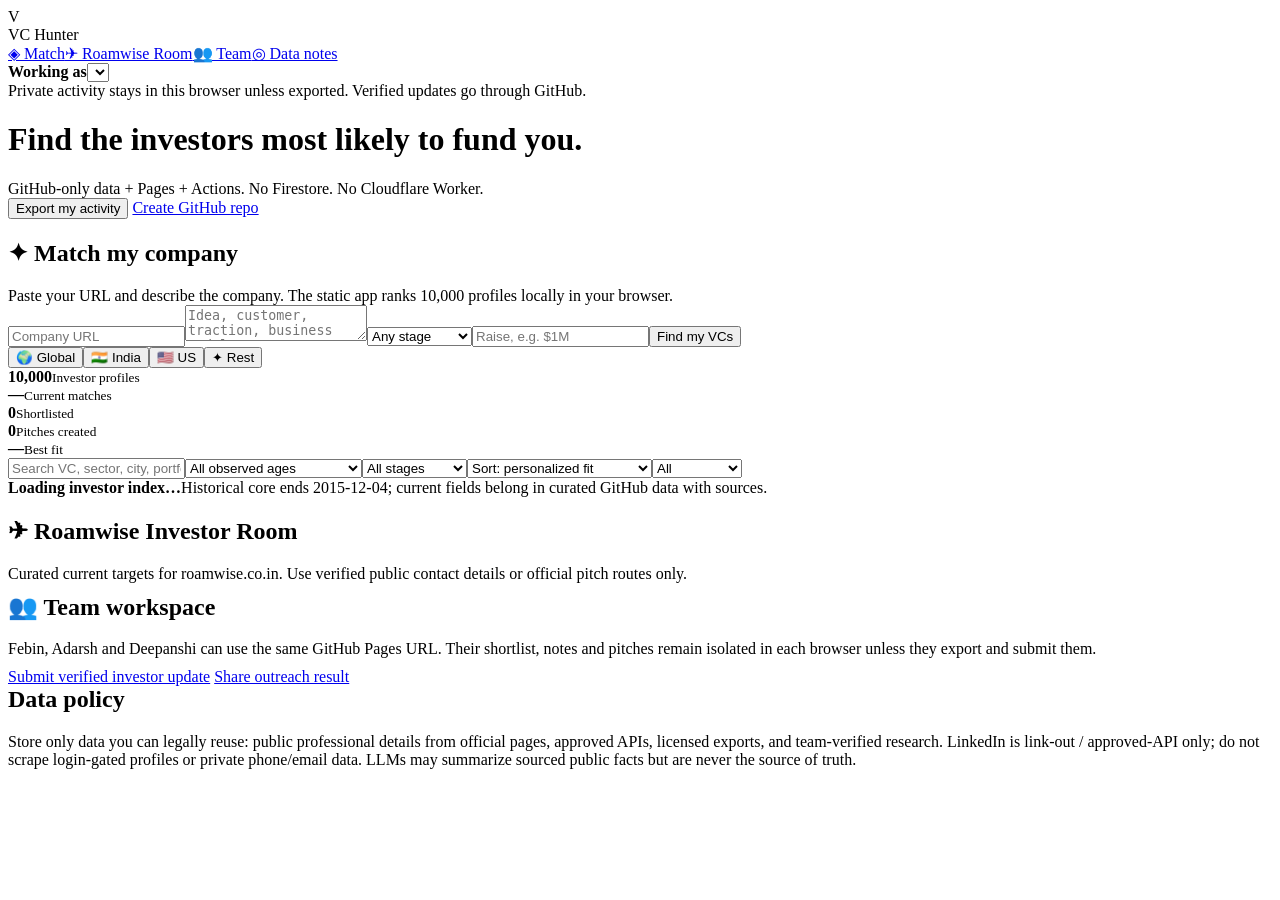
==== docs/index.html @ 38895315 "Add files via upload" ====
<!doctype html><html><head><meta charset="utf-8"><meta name="viewport" content="width=device-width,initial-scale=1"><title>VC Hunter</title><link rel="stylesheet" href="assets/styles.css"></head><body>
<div class="shell"><aside><div class="brand"><div class="logo">V</div>VC Hunter</div><nav><a class="on" href="#match">◈ Match</a><a href="#roamwise">✈ Roamwise Room</a><a href="#team">👥 Team</a><a href="#data">◎ Data notes</a></nav><div class="teamBox"><b>Working as</b><select id="teamUser"></select><div class="notice">Private activity stays in this browser unless exported. Verified updates go through GitHub.</div></div></aside>
<main><header><div><h1>Find the investors most likely to fund you.</h1><div class="mut">GitHub-only data + Pages + Actions. No Firestore. No Cloudflare Worker.</div></div><div><button class="btn" id="exportActivity">Export my activity</button> <a class="btn primary" href="https://github.com/new" target="_blank">Create GitHub repo</a></div></header>
<section id="match" class="hero"><h2>✦ Match my company</h2><div class="mut">Paste your URL and describe the company. The static app ranks 10,000 profiles locally in your browser.</div><div class="intake"><input id="companyUrl" placeholder="Company URL"><textarea id="companyText" placeholder="Idea, customer, traction, business model, sectors…"></textarea><select id="companyStage"><option value="">Any stage</option><option>seed</option><option>venture</option><option>angel</option><option>private_equity</option></select><input id="raise" placeholder="Raise, e.g. $1M"><button class="btn green" id="matchBtn">Find my VCs</button></div></section>
<div class="tabs"><button class="tab on" data-tab="GLOBAL">🌍 Global</button><button class="tab" data-tab="IND">🇮🇳 India</button><button class="tab" data-tab="USA">🇺🇸 US</button><button class="tab" data-tab="REST">✦ Rest</button></div>
<section class="stats"><div class="stat"><b>10,000</b><small>Investor profiles</small></div><div class="stat"><b id="matchCount">—</b><small>Current matches</small></div><div class="stat"><b id="shortCount">0</b><small>Shortlisted</small></div><div class="stat"><b id="pitchCount">0</b><small>Pitches created</small></div><div class="stat"><b id="bestFit">—</b><small>Best fit</small></div></section>
<div class="filters"><input id="search" placeholder="Search VC, sector, city, portfolio…"><select id="ageFilter"><option value="">All observed ages</option><option value="oldest">Oldest observed first</option><option value="newest">Newest observed first</option><option value="snapshot5">Active in snapshot final 5y</option><option value="snapshot3">Active in snapshot final 3y</option></select><select id="stageFilter"><option value="">All stages</option><option>seed</option><option>venture</option><option>angel</option><option>private_equity</option><option>grant</option></select><select id="sort"><option value="fit">Sort: personalized fit</option><option value="rank">Sort: historical rank</option><option value="activity">Most observed investments</option><option value="confidence">Best data confidence</option></select><select id="statusFilter"><option value="">All</option><option value="shortlisted">My shortlist</option></select></div>
<div class="head"><b id="results">Loading investor index…</b><span class="mut">Historical core ends 2015-12-04; current fields belong in curated GitHub data with sources.</span></div><div id="cards" class="grid"></div><div id="pager" class="pager"></div>
<section id="roamwise" class="rw"><h2>✈ Roamwise Investor Room</h2><div class="mut">Curated current targets for roamwise.co.in. Use verified public contact details or official pitch routes only.</div><div id="rwCards" class="rwGrid" style="margin-top:10px"></div></section>
<section id="team" class="teamPanel"><h2 style="margin-top:0">👥 Team workspace</h2><div class="mut">Febin, Adarsh and Deepanshi can use the same GitHub Pages URL. Their shortlist, notes and pitches remain isolated in each browser unless they export and submit them.</div><div id="teamGrid" class="teamGrid" style="margin-top:10px"></div><div style="margin-top:10px"><a class="btn" href="https://github.com/OWNER/REPO/issues/new?template=investor-update.yml" id="submitUpdate" target="_blank">Submit verified investor update</a> <a class="btn" href="https://github.com/OWNER/REPO/issues/new?template=outreach-result.yml" id="submitResult" target="_blank">Share outreach result</a></div></section>
<section id="data" class="teamPanel"><h2 style="margin-top:0">Data policy</h2><div class="notice">Store only data you can legally reuse: public professional details from official pages, approved APIs, licensed exports, and team-verified research. LinkedIn is link-out / approved-API only; do not scrape login-gated profiles or private phone/email data. LLMs may summarize sourced public facts but are never the source of truth.</div></section>
</main></div>
<dialog id="pitchModal"><div class="modal"><div class="modtop"><div><h2 id="pitchTitle" style="margin:0"></h2><div id="pitchMeta" class="mut"></div></div><button class="x" id="closePitch">×</button></div><textarea id="pitchText" class="pitch"></textarea><div class="modalActions"><button class="btn" id="copyPitch">Copy</button><a id="mailPitch" class="btn primary">Open email</a><a id="officialRoute" class="btn" target="_blank">Official route</a></div></div></dialog>
<script src="assets/app.js"></script></body></html>
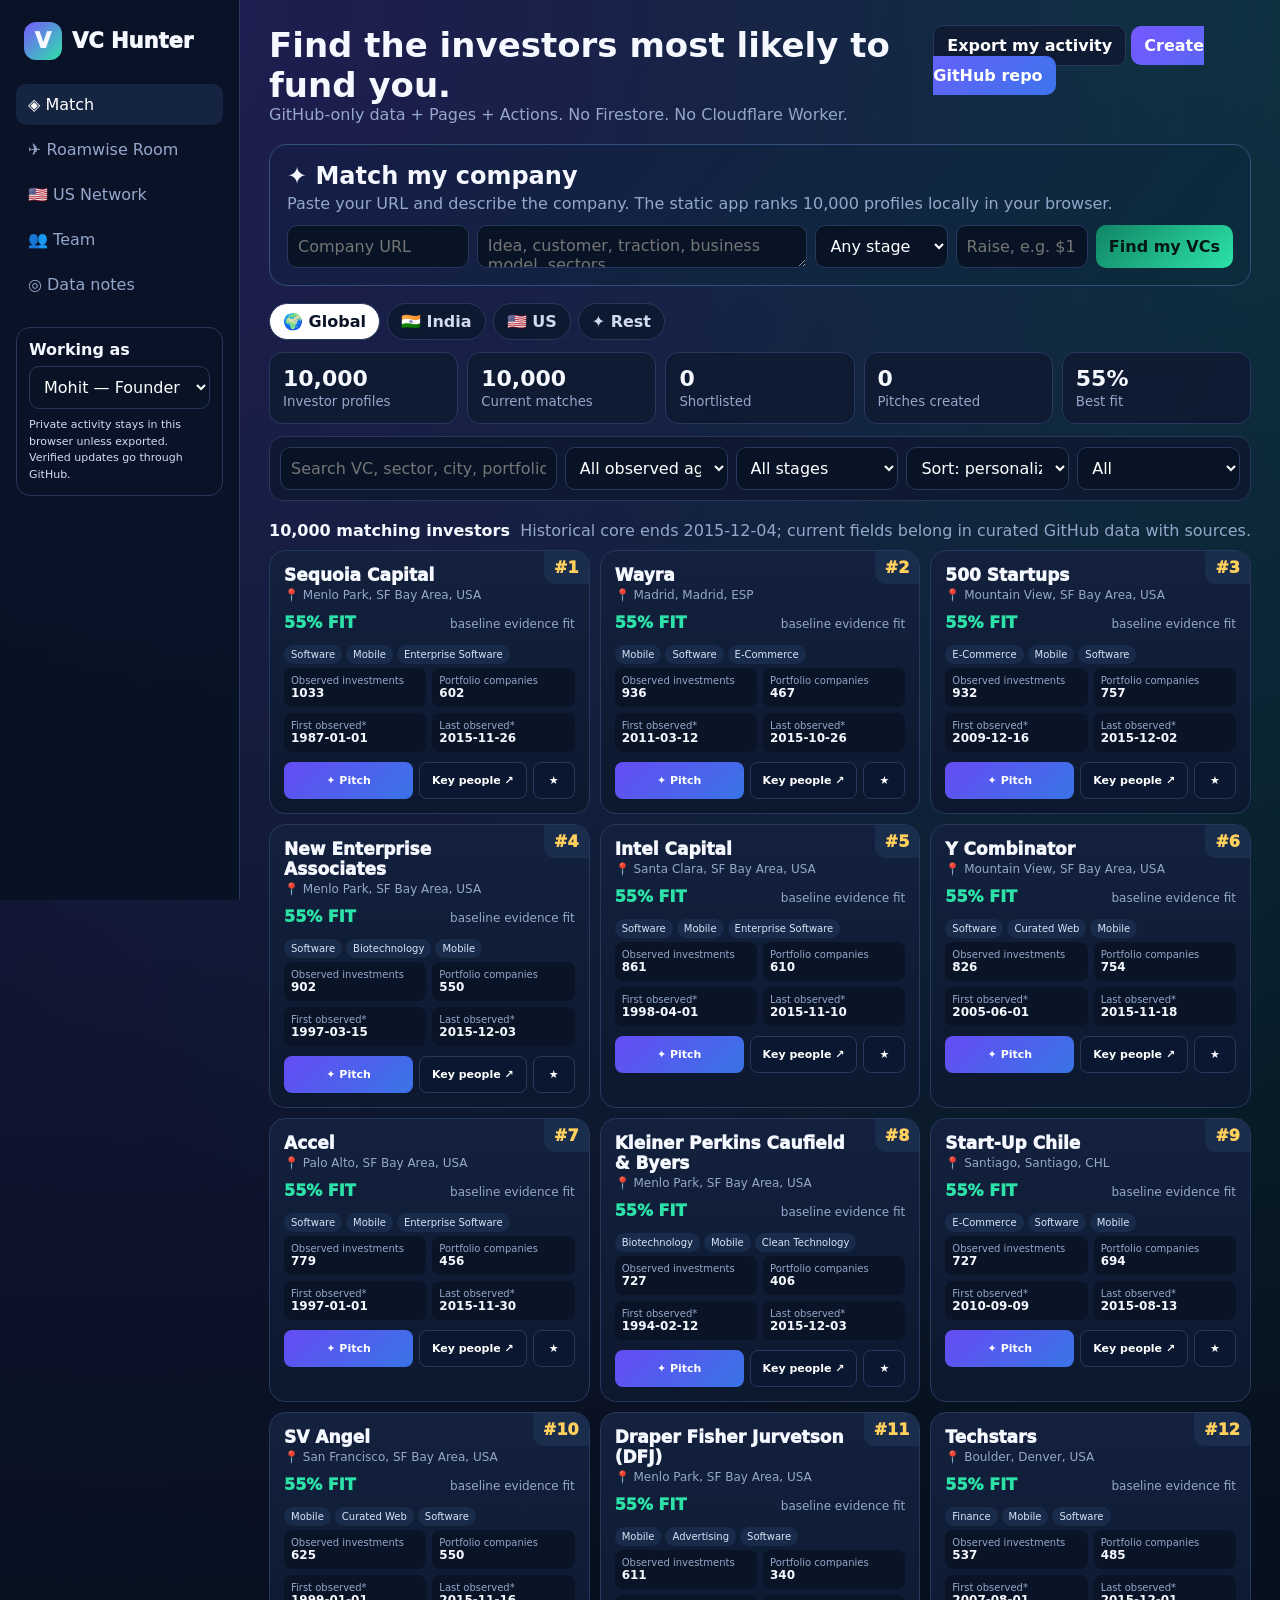
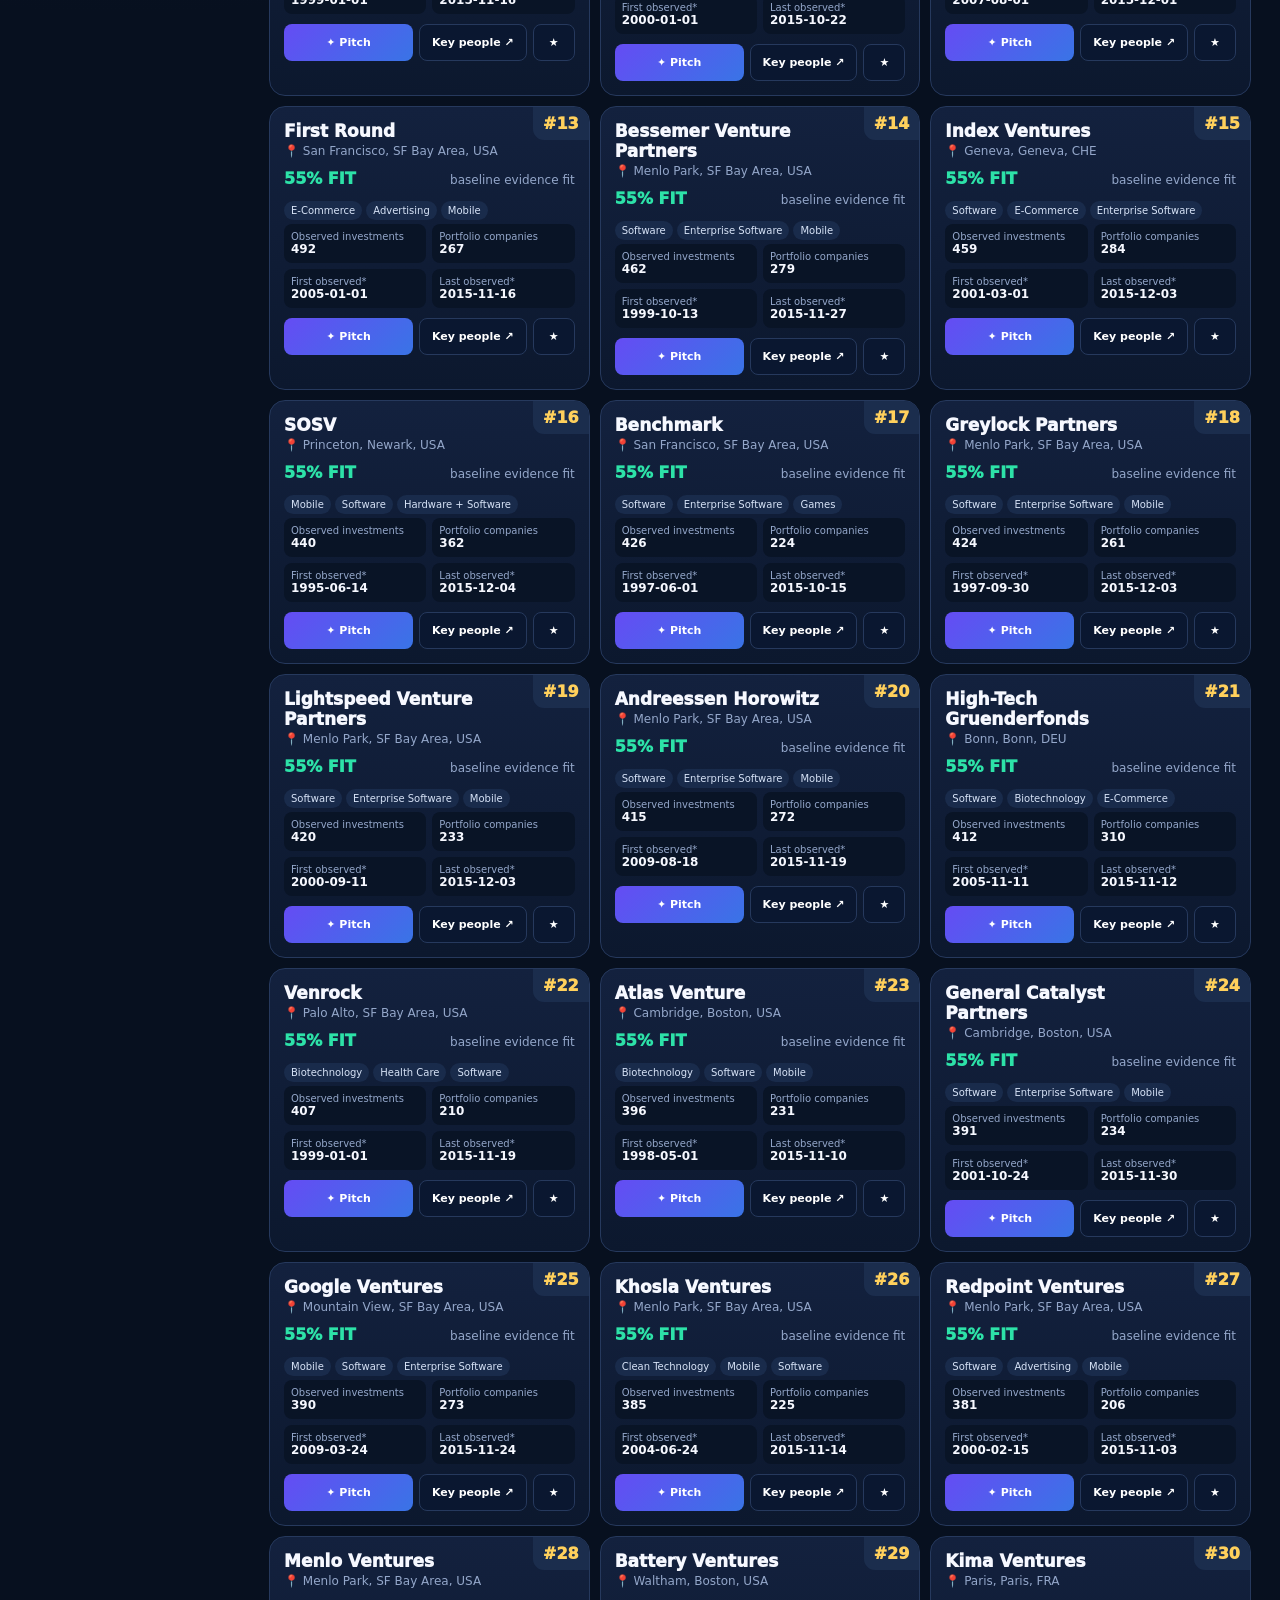
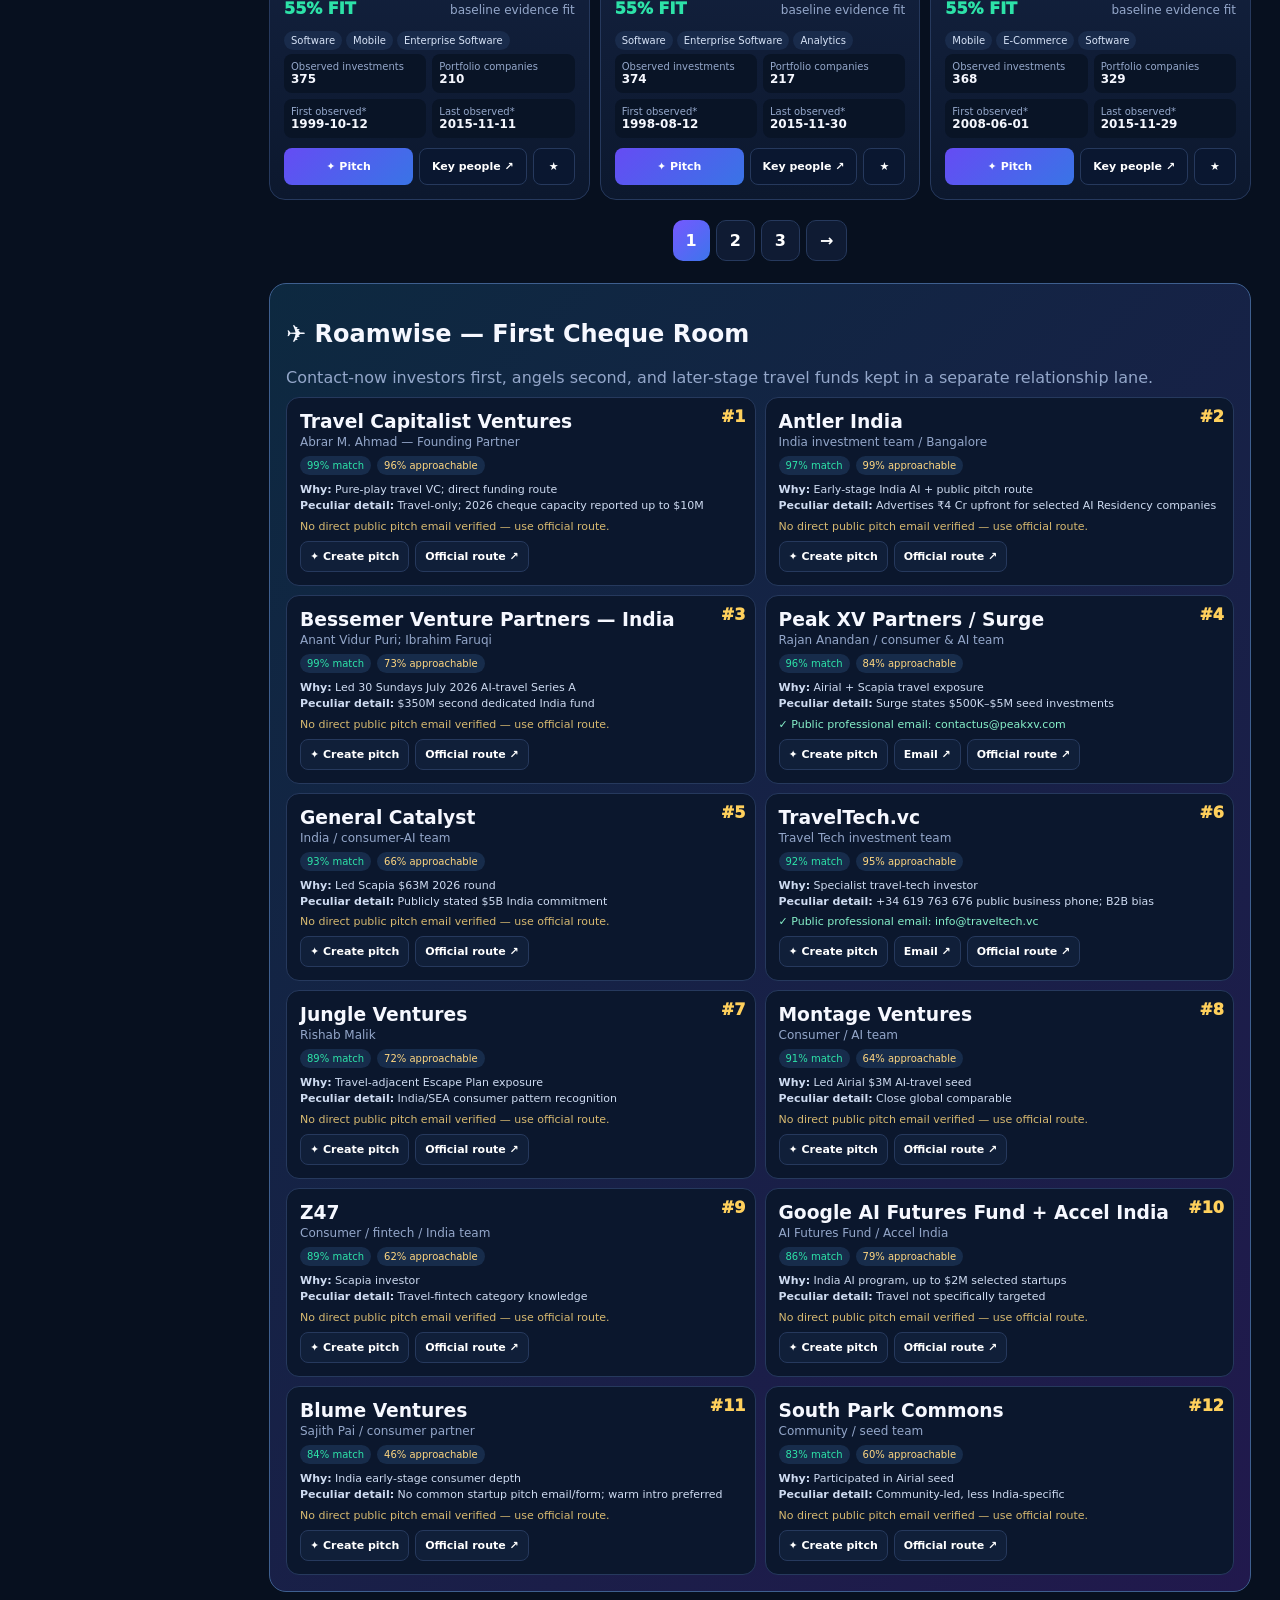
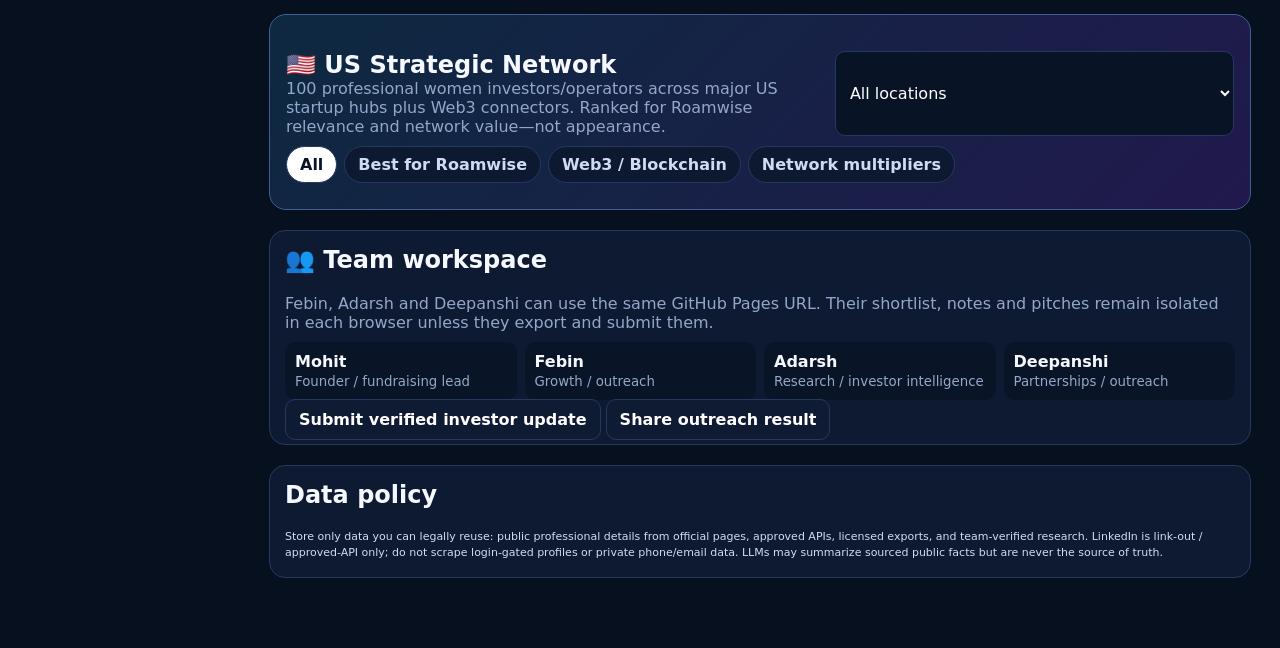
==== commit cd5bef17: "Add files via upload" ====
--- a/docs/index.html
+++ b/docs/index.html
@@ -1,12 +1,26 @@
 <!doctype html><html><head><meta charset="utf-8"><meta name="viewport" content="width=device-width,initial-scale=1"><title>VC Hunter</title><link rel="stylesheet" href="assets/styles.css"></head><body>
-<div class="shell"><aside><div class="brand"><div class="logo">V</div>VC Hunter</div><nav><a class="on" href="#match">◈ Match</a><a href="#roamwise">✈ Roamwise Room</a><a href="#team">👥 Team</a><a href="#data">◎ Data notes</a></nav><div class="teamBox"><b>Working as</b><select id="teamUser"></select><div class="notice">Private activity stays in this browser unless exported. Verified updates go through GitHub.</div></div></aside>
+<div class="shell"><aside><div class="brand"><div class="logo">V</div>VC Hunter</div><nav><a class="on" href="#match">◈ Match</a><a href="#roamwise">✈ Roamwise Room</a><a href="#network">🇺🇸 US Network</a><a href="#team">👥 Team</a><a href="#data">◎ Data notes</a></nav><div class="teamBox"><b>Working as</b><select id="teamUser"></select><div class="notice">Private activity stays in this browser unless exported. Verified updates go through GitHub.</div></div></aside>
 <main><header><div><h1>Find the investors most likely to fund you.</h1><div class="mut">GitHub-only data + Pages + Actions. No Firestore. No Cloudflare Worker.</div></div><div><button class="btn" id="exportActivity">Export my activity</button> <a class="btn primary" href="https://github.com/new" target="_blank">Create GitHub repo</a></div></header>
 <section id="match" class="hero"><h2>✦ Match my company</h2><div class="mut">Paste your URL and describe the company. The static app ranks 10,000 profiles locally in your browser.</div><div class="intake"><input id="companyUrl" placeholder="Company URL"><textarea id="companyText" placeholder="Idea, customer, traction, business model, sectors…"></textarea><select id="companyStage"><option value="">Any stage</option><option>seed</option><option>venture</option><option>angel</option><option>private_equity</option></select><input id="raise" placeholder="Raise, e.g. $1M"><button class="btn green" id="matchBtn">Find my VCs</button></div></section>
 <div class="tabs"><button class="tab on" data-tab="GLOBAL">🌍 Global</button><button class="tab" data-tab="IND">🇮🇳 India</button><button class="tab" data-tab="USA">🇺🇸 US</button><button class="tab" data-tab="REST">✦ Rest</button></div>
 <section class="stats"><div class="stat"><b>10,000</b><small>Investor profiles</small></div><div class="stat"><b id="matchCount">—</b><small>Current matches</small></div><div class="stat"><b id="shortCount">0</b><small>Shortlisted</small></div><div class="stat"><b id="pitchCount">0</b><small>Pitches created</small></div><div class="stat"><b id="bestFit">—</b><small>Best fit</small></div></section>
 <div class="filters"><input id="search" placeholder="Search VC, sector, city, portfolio…"><select id="ageFilter"><option value="">All observed ages</option><option value="oldest">Oldest observed first</option><option value="newest">Newest observed first</option><option value="snapshot5">Active in snapshot final 5y</option><option value="snapshot3">Active in snapshot final 3y</option></select><select id="stageFilter"><option value="">All stages</option><option>seed</option><option>venture</option><option>angel</option><option>private_equity</option><option>grant</option></select><select id="sort"><option value="fit">Sort: personalized fit</option><option value="rank">Sort: historical rank</option><option value="activity">Most observed investments</option><option value="confidence">Best data confidence</option></select><select id="statusFilter"><option value="">All</option><option value="shortlisted">My shortlist</option></select></div>
 <div class="head"><b id="results">Loading investor index…</b><span class="mut">Historical core ends 2015-12-04; current fields belong in curated GitHub data with sources.</span></div><div id="cards" class="grid"></div><div id="pager" class="pager"></div>
-<section id="roamwise" class="rw"><h2>✈ Roamwise Investor Room</h2><div class="mut">Curated current targets for roamwise.co.in. Use verified public contact details or official pitch routes only.</div><div id="rwCards" class="rwGrid" style="margin-top:10px"></div></section>
+<section id="roamwise" class="rw"><h2>✈ Roamwise — First Cheque Room</h2><div class="mut">Contact-now investors first, angels second, and later-stage travel funds kept in a separate relationship lane.</div><div id="rwCards" class="rwGrid" style="margin-top:10px"></div></section>
+
+<section id="network" class="rw">
+  <div class="head"><div><h2 style="margin:0">🇺🇸 US Strategic Network</h2>
+  <div class="mut">100 professional women investors/operators across major US startup hubs plus Web3 connectors. Ranked for Roamwise relevance and network value—not appearance.</div></div>
+  <select id="networkCity"><option value="">All locations</option><option value="New York">New York</option><option value="San Francisco">San Francisco / Bay Area</option><option value="Los Angeles">Los Angeles</option><option value="Web3 Global">Web3 Global</option></select></div>
+  <div class="tabs" style="margin-top:10px">
+    <button class="tab nettab on" data-net="all">All</button>
+    <button class="tab nettab" data-net="roamwise">Best for Roamwise</button>
+    <button class="tab nettab" data-net="web3">Web3 / Blockchain</button>
+    <button class="tab nettab" data-net="network">Network multipliers</button>
+  </div>
+  <div id="networkCards" class="grid" style="margin-top:10px"></div>
+</section>
+
 <section id="team" class="teamPanel"><h2 style="margin-top:0">👥 Team workspace</h2><div class="mut">Febin, Adarsh and Deepanshi can use the same GitHub Pages URL. Their shortlist, notes and pitches remain isolated in each browser unless they export and submit them.</div><div id="teamGrid" class="teamGrid" style="margin-top:10px"></div><div style="margin-top:10px"><a class="btn" href="https://github.com/OWNER/REPO/issues/new?template=investor-update.yml" id="submitUpdate" target="_blank">Submit verified investor update</a> <a class="btn" href="https://github.com/OWNER/REPO/issues/new?template=outreach-result.yml" id="submitResult" target="_blank">Share outreach result</a></div></section>
 <section id="data" class="teamPanel"><h2 style="margin-top:0">Data policy</h2><div class="notice">Store only data you can legally reuse: public professional details from official pages, approved APIs, licensed exports, and team-verified research. LinkedIn is link-out / approved-API only; do not scrape login-gated profiles or private phone/email data. LLMs may summarize sourced public facts but are never the source of truth.</div></section>
 </main></div>
--- a/docs/assets/styles.css
+++ b/docs/assets/styles.css
@@ -0,0 +1,4 @@
+
+:root{--bg:#07101f;--p:#0f1b33;--p2:#142441;--line:#26395d;--t:#f6f8ff;--m:#94a7ca;--v:#7658ff;--g:#2de2a8;--gold:#ffd05c;--danger:#ff7886}
+*{box-sizing:border-box}body{margin:0;font-family:Inter,ui-sans-serif,system-ui,-apple-system,Segoe UI,Roboto,sans-serif;background:radial-gradient(circle at 10% 0,#201d52 0,transparent 29%),radial-gradient(circle at 90% 0,#063b3a 0,transparent 27%),var(--bg);color:var(--t)}a{color:inherit;text-decoration:none}button,input,select,textarea{font:inherit}.shell{display:grid;grid-template-columns:240px 1fr;min-height:100vh}aside{padding:22px 16px;border-right:1px solid var(--line);background:#081224e8;position:sticky;top:0;height:100vh}.brand{font-size:21px;font-weight:950;display:flex;gap:10px;align-items:center;margin:0 8px 24px}.logo{width:38px;height:38px;border-radius:12px;display:grid;place-items:center;background:linear-gradient(135deg,var(--v),var(--g))}nav a{display:block;color:var(--m);padding:11px 12px;border-radius:10px;margin:4px 0}nav a:hover,nav a.on{background:var(--p2);color:#fff}.teamBox{border:1px solid var(--line);padding:12px;border-radius:14px;margin-top:22px}.teamBox select{margin-top:7px}main{padding:25px 29px 70px;max-width:1700px;width:100%;margin:auto}header{display:flex;justify-content:space-between;gap:15px;align-items:flex-start}h1{margin:0;font-size:34px}.mut{color:var(--m)}.btn{border:1px solid var(--line);background:var(--p);color:#fff;padding:10px 13px;border-radius:10px;font-weight:800;cursor:pointer}.primary{border:0;background:linear-gradient(135deg,var(--v),#3c75ec)}.green{border:0;background:linear-gradient(135deg,#118566,var(--g));color:#041813}.hero{margin-top:20px;border:1px solid #34507c;border-radius:18px;padding:17px;background:linear-gradient(135deg,#151d46df,#0b2b3bdd)}.hero h2{margin:0 0 4px}.intake{display:grid;grid-template-columns:1.1fr 2fr .8fr .8fr auto;gap:8px;margin-top:12px}input,select,textarea{width:100%;background:#081426;color:#fff;border:1px solid var(--line);border-radius:10px;padding:10px;outline:none}.intake textarea{height:43px;min-height:43px}.tabs{display:flex;gap:7px;flex-wrap:wrap;margin:17px 0 10px}.tab{border:1px solid var(--line);background:#0d1930;color:#d0dbef;border-radius:999px;padding:8px 13px;font-weight:800;cursor:pointer}.tab.on{background:#fff;color:#0b1427}.stats{display:grid;grid-template-columns:repeat(5,1fr);gap:9px;margin:12px 0}.stat{border:1px solid var(--line);background:#0e1a31dc;border-radius:13px;padding:13px}.stat b{display:block;font-size:22px}.stat small{color:var(--m)}.filters{display:grid;grid-template-columns:1.7fr repeat(4,1fr);gap:8px;padding:10px;border:1px solid var(--line);border-radius:14px;background:#0e1930de;position:sticky;top:8px;z-index:3;backdrop-filter:blur(14px)}.head{display:flex;justify-content:space-between;margin:20px 0 10px}.grid{display:grid;grid-template-columns:repeat(3,minmax(0,1fr));gap:10px}.card{position:relative;border:1px solid var(--line);background:linear-gradient(180deg,#13213e,#0c182e);border-radius:16px;padding:14px}.rank{position:absolute;right:0;top:0;padding:7px 10px;border-radius:0 15px 0 11px;background:#1b2d4d;color:var(--gold);font-weight:950}.name{font-size:17px;font-weight:950;padding-right:55px}.meta{font-size:12px;color:var(--m);margin-top:3px}.score{display:flex;justify-content:space-between;gap:8px;align-items:center;margin:11px 0}.fit{color:var(--g);font-weight:950}.chip{font-size:10px;padding:4px 7px;border-radius:99px;background:#192b4b;color:#d7e3f7;margin:0 4px 4px 0;display:inline-block}.facts{display:grid;grid-template-columns:1fr 1fr;gap:6px}.fact{background:#091426;border-radius:8px;padding:7px;font-size:12px}.fact span{display:block;color:var(--m);font-size:10px}.actions{display:grid;grid-template-columns:1.2fr 1fr 42px;gap:6px;margin-top:10px}.actions button,.actions a{min-height:37px;border:1px solid var(--line);border-radius:8px;background:#0a1730;color:#fff;display:grid;place-items:center;font-size:11px;font-weight:800;cursor:pointer}.actions .go{border:0;background:linear-gradient(135deg,#654cf4,#3974e6)}.star.on{color:var(--gold)}.pager{display:flex;justify-content:center;gap:6px;margin:20px 0}.rw{margin-top:22px;padding:16px;border:1px solid #3e5f8f;border-radius:17px;background:linear-gradient(135deg,#0d2940,#21194d)}.rwGrid{display:grid;grid-template-columns:repeat(2,minmax(0,1fr));gap:9px}.rwCard{position:relative;padding:13px;border:1px solid var(--line);border-radius:13px;background:#0b172d}.rwRank{position:absolute;right:9px;top:9px;color:var(--gold);font-weight:950}.rwCard h3{margin:0 50px 3px 0}.rwScores{display:flex;gap:6px;margin:7px 0;flex-wrap:wrap}.pill{font-size:10px;border-radius:99px;background:#172c4b;padding:4px 7px}.good{color:var(--g)}.warm{color:#ffd780}.tiny{font-size:11px;line-height:1.45;color:#cedbf1}.contact{font-size:11px;color:#86f0c9;margin-top:6px}.warn{font-size:11px;color:#d7b970;margin-top:6px}.rwActions{display:flex;gap:6px;flex-wrap:wrap;margin-top:8px}.rwActions button,.rwActions a{border:1px solid var(--line);background:#101f39;color:#fff;border-radius:8px;padding:8px 9px;font-size:11px;font-weight:800;cursor:pointer}.teamPanel{margin-top:20px;padding:15px;border:1px solid var(--line);border-radius:16px;background:#0e1a31}.teamGrid{display:grid;grid-template-columns:repeat(4,1fr);gap:8px}.member{background:#091426;border-radius:10px;padding:10px}.member b{display:block}.member small{color:var(--m)}dialog{width:min(760px,94vw);border:1px solid var(--line);background:#0d1930;color:#fff;border-radius:17px;padding:0}dialog::backdrop{background:#000b;backdrop-filter:blur(4px)}.modal{padding:18px}.modtop{display:flex;justify-content:space-between}.x{border:0;background:none;color:#fff;font-size:25px}.pitch{width:100%;min-height:210px;margin-top:12px}.modalActions{display:flex;gap:7px;flex-wrap:wrap;margin-top:8px}.notice{font-size:11px;color:#d1ddf2;margin-top:8px;line-height:1.5}
+@media(max-width:1100px){.grid{grid-template-columns:1fr 1fr}.stats{grid-template-columns:repeat(3,1fr)}.intake,.filters{grid-template-columns:1fr 1fr}.teamGrid{grid-template-columns:1fr 1fr}}@media(max-width:730px){.shell{grid-template-columns:1fr}aside{display:none}main{padding:15px 11px}.grid,.rwGrid{grid-template-columns:1fr}.stats{grid-template-columns:1fr 1fr}.intake,.filters{grid-template-columns:1fr;position:static}.teamGrid{grid-template-columns:1fr}header{display:block}h1{font-size:28px}}
